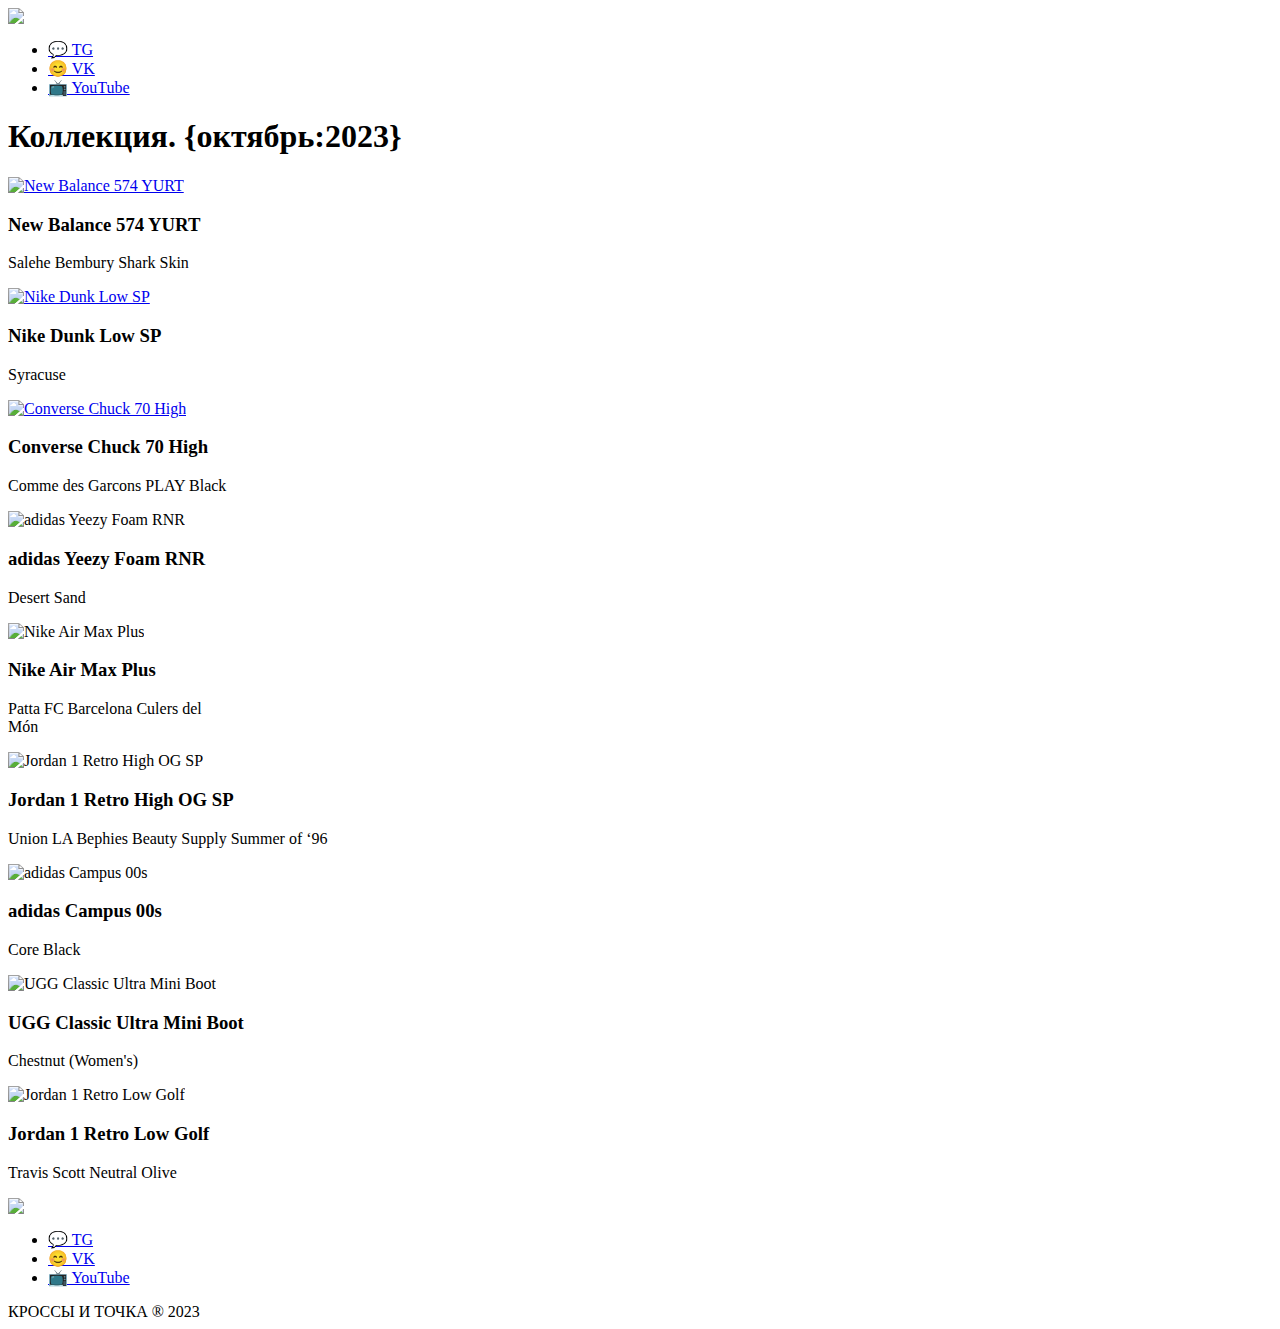
==== index.html @ 16d20304 "Add files via upload" ====
<html lang="ru">
  <head>
    <meta charset="UTF-8">
    <meta name="viewport" content="width=device-width, initial-scale=1.0">
    <title>Кроссы — и точка</title>
    <link rel="stylesheet" href="style.css"/>
    <meta name="viewport" content="width=device-width, initial-scale=1">
  </head>
  <body>
    <header class="header">
      <nav class="container container-header">
        <a href="index.html">
          <img src="img/logo.svg">
        </a>
        <ul class="link">
            <li class="mess tg"><a href="#">💬 TG</a></li>
            <li class="mess vk"><a href="#">😊 VK</a></li>
            <li class="mess youtube"><a href="#">📺 YouTube</a></li>
        </ul>        
      </nav>
    </header>
    <main class="main">
      <section class="container_main">
        <h1 class="title">Коллекция. {октябрь:2023}</h1>
      <div class="card-container">
        <div class="sneaker item1">
          <a href="newbalance.html"><img src="img/newbalance.png" alt="New Balance 574 YURT" class="container__image container__image6"></a>
          <h3 class="container__title">New Balance 574 YURT</h3>
          <p class="container__text">Salehe Bembury Shark Skin</p>
        </div>
        <div class="sneaker item2">
          <a href="nikedunk.html"><img src="img/image3nikedunk.png" alt="Nike Dunk Low SP" class="container__image"></a>
          <h3 class="container__title">Nike Dunk Low SP</h3>
          <p class="container__text">Syracuse</p>

        </div>
        <div class="sneaker item3">
          <a href="converse.html"><img src="img/imgconverse.png" alt="Converse Chuck 70 High" class="container__image"></a>
          <h3 class="container__title">Converse Chuck 70 High</h3>
          <p class="container__text">Comme des Garcons PLAY Black</p>
        </div>
        <div class="sneaker item4">
          <img alt="adidas Yeezy Foam RNR" src="img/adidasyeezy.png" class="container__image"/>
          <h3 class="container__title">adidas Yeezy Foam RNR</h3>
          <p class="container__text">Desert Sand</p>
        </div>
        <div class="sneaker item5">
          <img alt="Nike Air Max Plus" src="img/image3nikeairmaxplus.png" class="container__image"/>
          <h3 class="container__title">Nike Air Max Plus</h3>
          <p class="container__text">Patta FC Barcelona Culers del<br> Món</p>
        </div>
        <div class="sneaker item6">
          <img alt="Jordan 1 Retro High OG SP" src="img/image3jordan1retro.png" class="container__image container__image2"/>
          <h3 class="container__title">Jordan 1 Retro High OG SP</h3>
          <p class="container__text">Union LA Bephies Beauty Supply Summer of ‘96</p>
        </div>
        <div class="sneaker item7">
          <img alt="adidas Campus 00s" src="img/image3adidascampus.png" class="container__image container__image3"/>
          <h3 class="container__title">adidas Campus 00s</h3>
          <p class="container__text">Core Black</p>
        </div>
        <div class="sneaker item8">
          <img alt="UGG Classic Ultra Mini Boot" src="img/ugg.png" class="container__image container__image5"/>
          <h3 class="container__title container__titl5">UGG Classic Ultra Mini Boot</h3>
          <p class="container__text">Chestnut (Women's)</p>
        </div>
        <div class="sneaker item9">
          <img alt="Jordan 1 Retro Low Golf" src="img/image3jordan.svg" class="container__image" />
          <h3 class="container__title">Jordan 1 Retro Low Golf</h3>
          <p class="container__text">Travis Scott Neutral Olive</p>
        </div>
      </div>
      </section>
    </main>
    <footer class="footer">
      <div class="container">
        <nav class="footer_line">
          <img class="footer_logo2" src="img/logo2.svg"/>
          <ul class="link link2">
            <li class="nav_link1"><a href="#">💬 TG</a></li>
            <li class="nav_link1"><a href="#">😊 VK</a></li>
            <li class="nav_link1"><a href="#">📺 YouTube</a></li>
          </ul>
        </nav>
        <div class="footer_logo">КРОССЫ И ТОЧКА ® 2023</div>
      </div>
    </footer>
  </body>
</html>
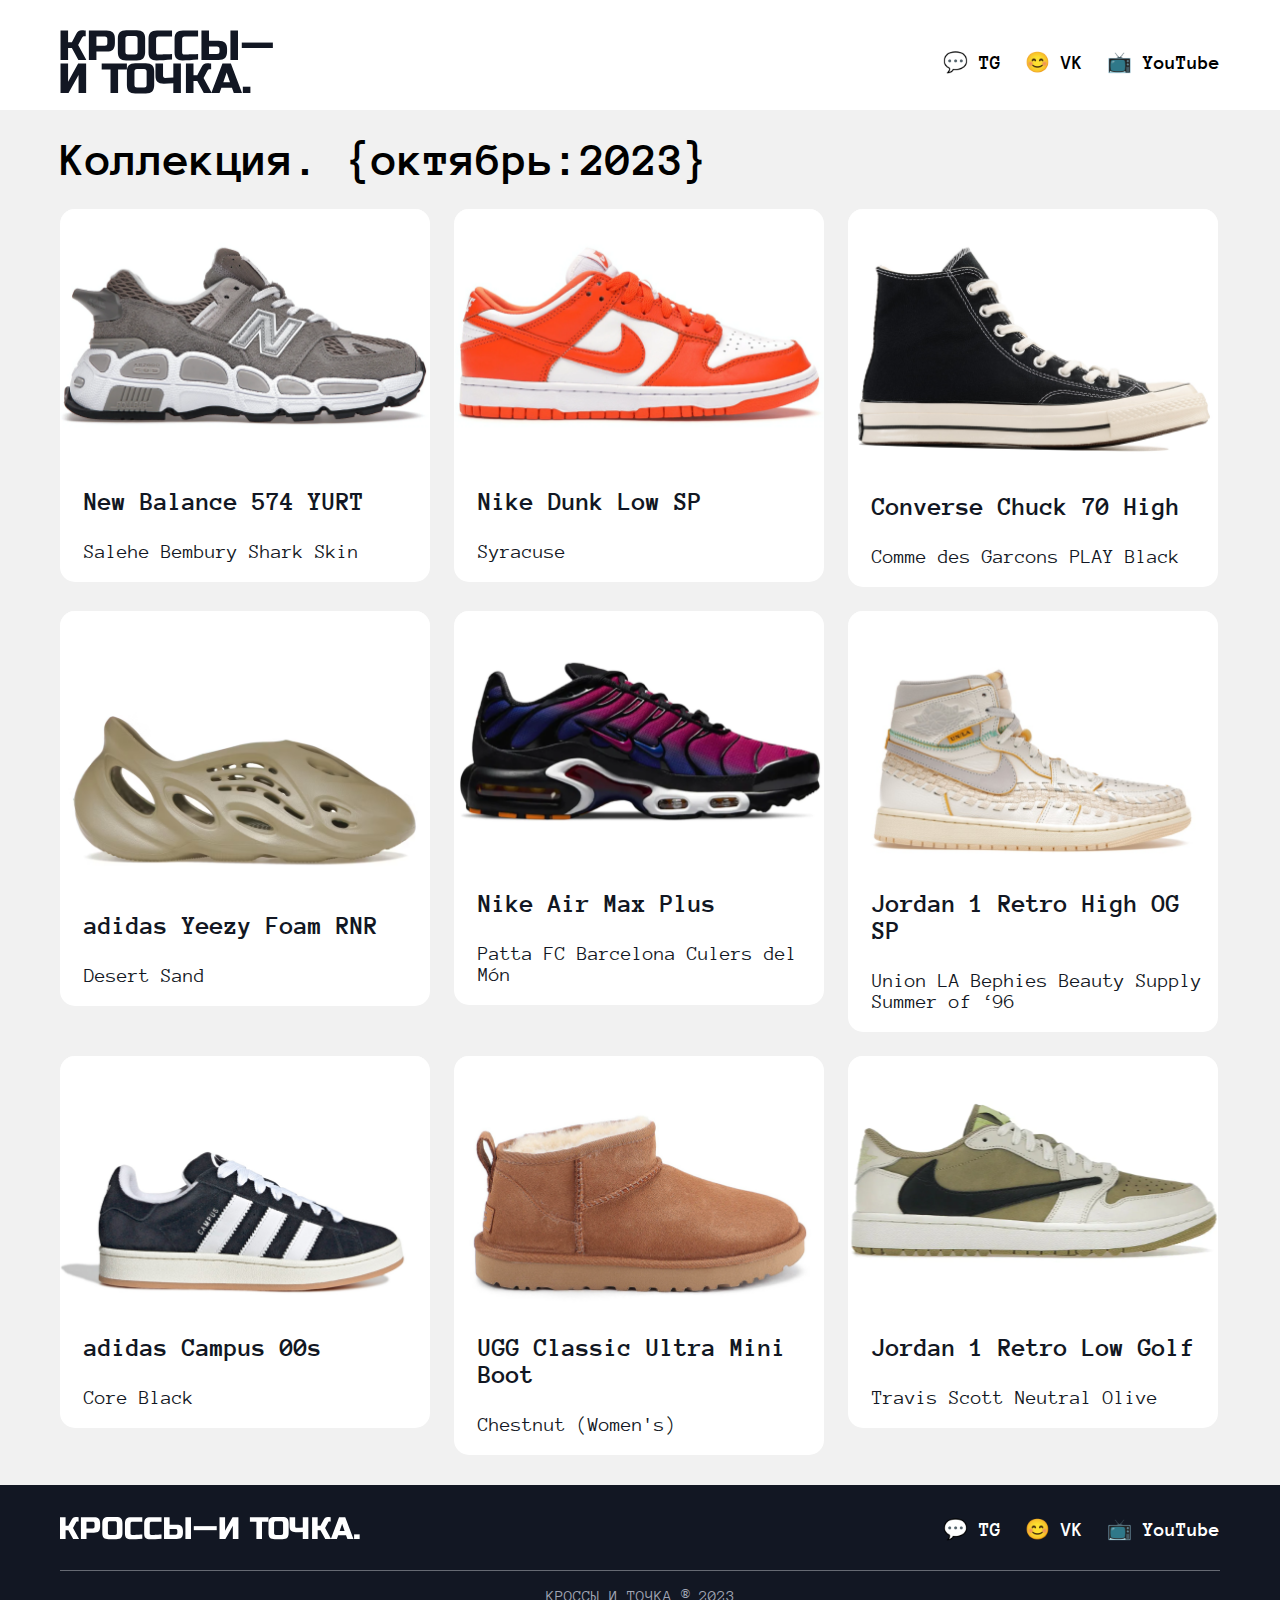
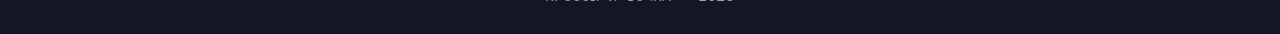
==== commit e406da25: "index.html" ====
--- a/index.html
+++ b/index.html
@@ -40,7 +40,7 @@
           <p class="container__text">Comme des Garcons PLAY Black</p>
         </div>
         <div class="sneaker item4">
-          <img alt="adidas Yeezy Foam RNR" src="img/adidasyeezy.png" class="container__image"/>
+          <img alt="adidas Yeezy Foam RNR" src="img/adidasyeezyFoamRNNRadidasyeezy.png" class="container__image"/>
           <h3 class="container__title">adidas Yeezy Foam RNR</h3>
           <p class="container__text">Desert Sand</p>
         </div>
@@ -86,4 +86,4 @@
       </div>
     </footer>
   </body>
-</html>+</html>
--- a/style.css
+++ b/style.css
@@ -0,0 +1,266 @@
+@font-face {
+    font-family: "Anonymous Pro";
+    src: url(fonts/AnonymousPro-Bold.ttf);
+    font-weight: 700;
+}
+@font-face {
+  font-family: "Anonymous Pro";
+  src: url(fonts/AnonymousPro-Regular.ttf);
+}
+html{
+  margin: 0;
+}
+h1 {
+  font-family: "Anonymous Pro", sans-serif;
+  font-size: 48px;
+  margin-top: 25px;
+  margin-bottom: 25px;
+}
+h2 {
+  font-family: "Anonymous Pro", sans-serif;
+	font-size: 48px;
+}
+h3{
+  color: var(--black, #121723);
+  font-family: Anonymous Pro;
+  font-size: 48px;
+  font-style: normal;
+  font-weight: 400;
+  line-height: 100%; /* 48px */
+}
+.container {
+  padding-top: 32px;
+	margin: 0 auto;
+  max-width: 1160px;
+  width: 100%;
+}
+.card-container{
+  display: flex;
+  flex-wrap: wrap;
+  gap: 24px;
+  align-items: flex-start;
+}
+.sneaker{
+  border-radius: 15px;
+  width: 370px;
+  background-color: white;
+}
+.sneaker2{
+  border-radius: 15px;
+  background-color: white;
+}
+.container-header{
+  padding: 30px 0 16px;
+  display: flex;
+  justify-content: space-between;
+  max-width: 1160px;
+  padding-right: 0px;
+}
+.container__text{
+  color: var(--black, #121723);
+  font-family: Anonymous Pro;
+  font-size: 20px;
+  font-style: normal;
+  font-weight: 400;
+  line-height: normal;
+  padding-left: 24px;
+}
+.container__title{
+  color: var(--black, #121723);
+  font-family: Anonymous Pro;
+  font-size: 26px;
+  font-style: normal;
+  font-weight: 700;
+  line-height: normal;
+  padding-left: 24px;
+}
+.container__description{
+  color: var(--black, #121723);
+  font-family: Anonymous Pro;
+  font-size: 20px;
+  font-style: normal;
+  font-weight: 400;
+  line-height: 28px; /* 140% */
+  width: 506px;
+}
+.container__texts{
+  padding-left: 48px;
+}
+p {
+  font-family: "Anonymous Pro", sans-serif;
+  font-size: 14px;
+}
+.logo{
+  width: 212.34px;
+  height: 63.24px;
+}
+.header{
+  background-color: white;
+}
+.link{
+  display: flex;
+  align-items:center;
+  justify-content: space-between;
+  text-decoration: none;
+  gap: 24px;
+  color: #000;
+  font-family: Anonymous Pro;
+  font-size: 20px;
+  font-style: normal;
+  font-weight: 700;
+  line-height: normal;
+  list-style-type: none;
+}
+.link a{
+  text-decoration: none;
+  color: inherit;
+}
+body{
+  background-color: #F1F1F1;
+  margin: 0;
+}
+.main{
+  margin: 0 auto;
+  width: 100%;
+  max-width: 1160px;
+  margin-bottom: 30px;
+}
+.logo2 img{
+  width: 300px;
+  flex-shrink: 0;
+  margin-top: 32px;
+  margin-left: 288px;
+}
+.logo3 img{
+  width: 184px;
+  height: 16px;
+  left: 830px;
+  align-items: center;
+}
+.item6{
+  padding-bottom: 0px;
+}
+.footer{
+  background-color: #121723;
+  padding-bottom: 30px;
+  width: 100%;
+}
+.footer_logo2{
+  color: white;
+  font-family: "Russo One", sans-serif;
+  font-weight: 400;
+  font-size: 31px;
+}
+.footer_line{
+  display: flex;
+  align-items: center;
+  justify-content: space-between;
+}
+.link2{
+  font-family: "Anonymous Pro", monospace;
+  color: white;
+  text-decoration: none;
+  font-size: 20px;
+  height: 0px;
+  margin-top: 0px;
+  margin-bottom: 0px;
+  padding-left: 0px;
+}
+.footer_logo{
+  color: #a1a6b4;
+  font-family: "Anonymous Pro", monospace;
+  text-align: center;
+  border-top: 1px solid #e6e8ec66;
+  margin-top: 30px;
+  padding-top: 16px;
+}
+.sneaker img{
+  width: 100%;
+}
+/* !!!!!!!!!!!!!!!!!!!!!!!!!!-ANIMATION-!!!!!!!!!!!!!!!!!!!!!!!!!! */
+.sneaker{
+  overflow: hidden;
+  position: relative;
+  font-family: Arial, Helvetica, sans-serif;
+  transition: all 300ms;
+}
+.sneaker:hover {
+  transform: translateY(-2px);
+  box-shadow: 0 14px 28px rgba(0, 0, 0, 0.25), 0 10px 10px rgba(0, 0, 0, 0.22);
+}
+.sneaker img {
+  object-fit: cover;
+}
+.sneaker.container__text {
+  font-size: 12px;
+  color: rgba(255, 255, 255, 0.9);
+  margin-bottom: 4px;
+}
+.sneaker.container__title {
+  font-size: 17px;
+  color: #fff;
+}
+.mess, .nav_link1{
+  overflow: hidden;
+  position: relative;
+  transition: all 300ms;
+}
+.mess:hover, .nav_link1:hover {
+  transform: translateY(-2px);
+}
+.mess li, .nav_link1 a{
+  object-fit: cover;
+}
+.mess li, .nav_link a{
+  margin-bottom: 4px;
+}
+
+/* !!!!!!!!!!!!!!!!!!!!!!!!!!-ANIMATION-!!!!!!!!!!!!!!!!!!!!!!!!!! */
+@media screen and (min-width: 375px) and (max-width: 768px){
+  .main{
+    max-width: 350px;
+    width: 100%;
+  }
+  .header{
+    display: flex;
+    max-width: 1024px;
+    flex-direction: column;
+    align-items: flex-start;
+  }
+  .container-header{
+    display: flex;
+    width: 375px;
+    flex-direction: column;
+    align-items: center;
+  }
+  .link{
+    display: flex;
+    align-items: flex-start;
+    padding: 0px;
+  }
+  .footer_line{
+    flex-direction: column;
+  }
+  .link2{
+    padding-top: 32px;
+    padding-bottom: 24px;
+  }
+  .card-container{
+    display: flex;
+    width: 100%;
+    align-items: flex-start;
+  }
+  h1{
+    font-size: 32px;
+  }
+  .sneaker{
+    max-width: 110%;
+  }
+  .footer_logo{
+    font-size: 16px;
+    padding-top: 24px;
+  }
+  .container_main{
+    width: 100%;
+  }
+}
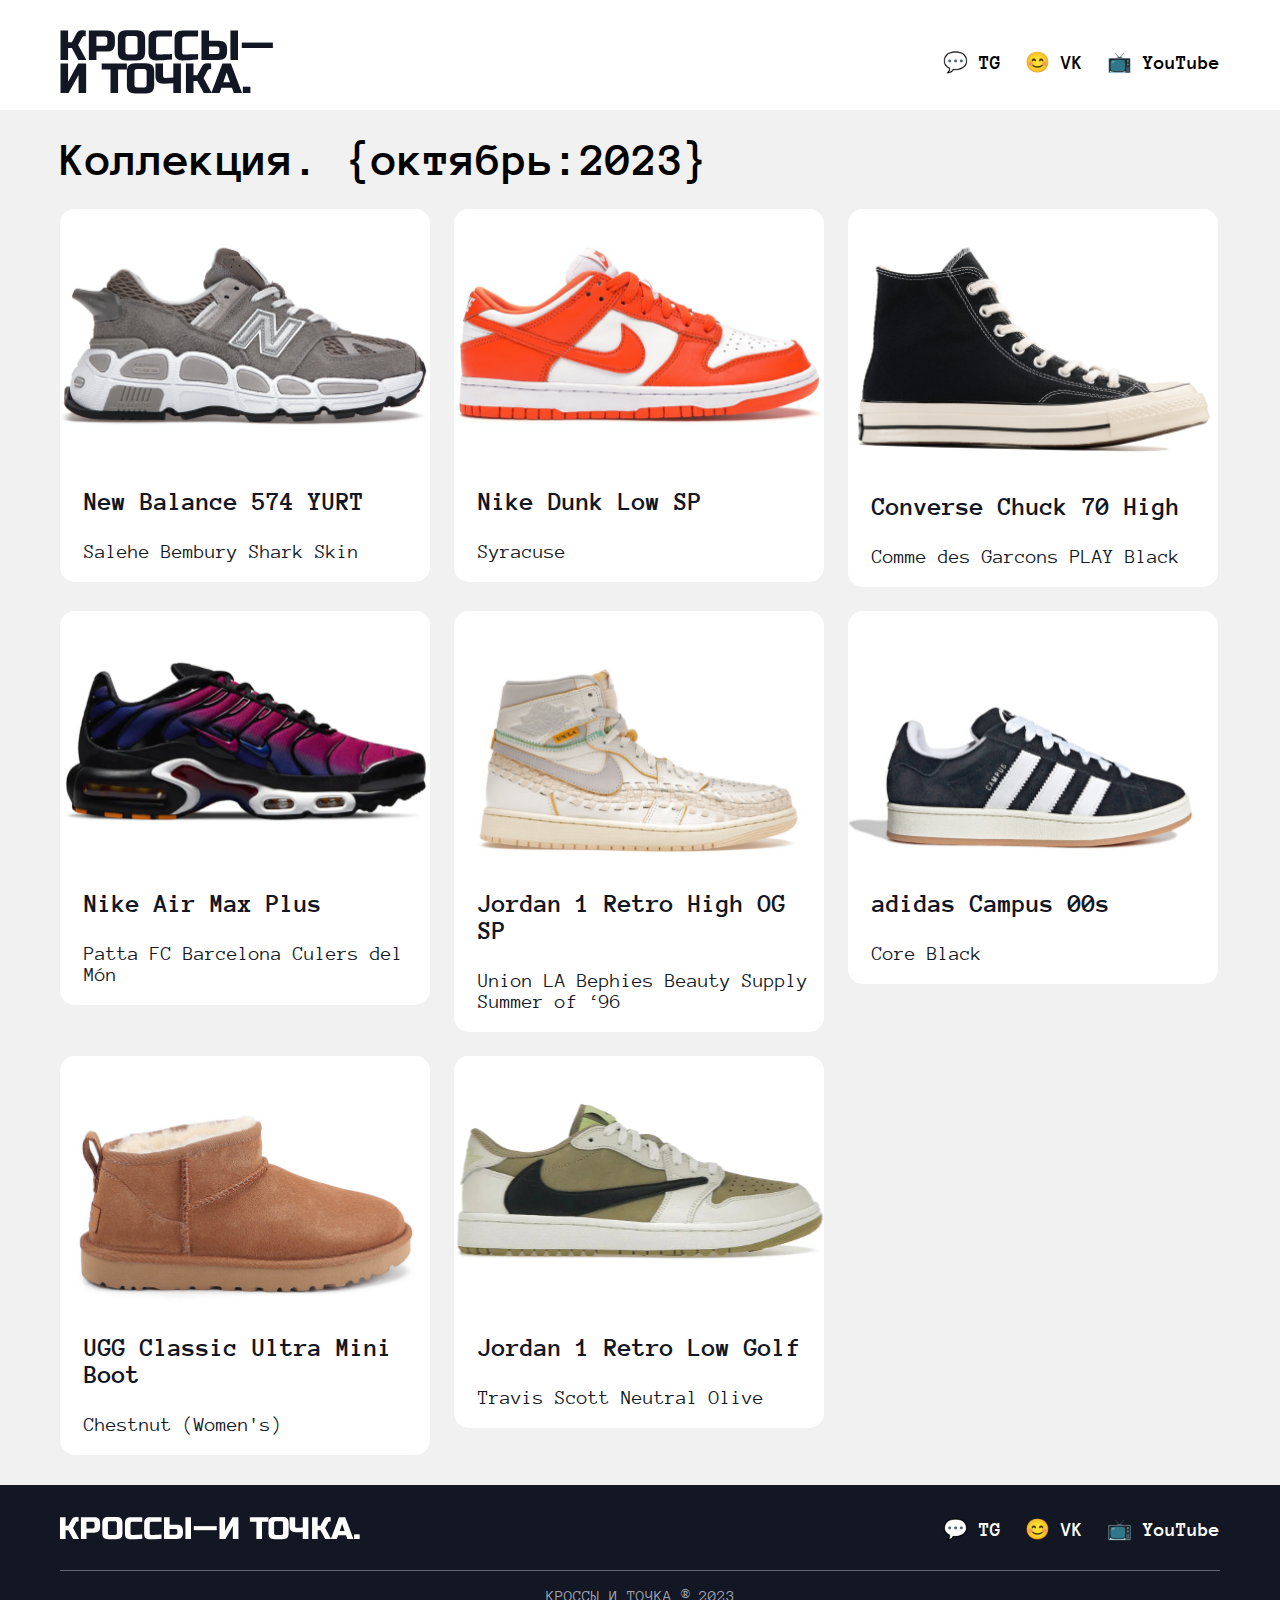
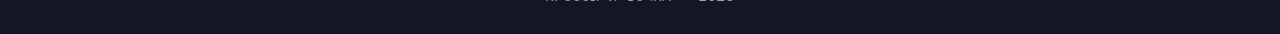
==== commit d3581755: "Update index.html" ====
--- a/index.html
+++ b/index.html
@@ -32,18 +32,13 @@
           <a href="nikedunk.html"><img src="img/image3nikedunk.png" alt="Nike Dunk Low SP" class="container__image"></a>
           <h3 class="container__title">Nike Dunk Low SP</h3>
           <p class="container__text">Syracuse</p>
-
         </div>
         <div class="sneaker item3">
           <a href="converse.html"><img src="img/imgconverse.png" alt="Converse Chuck 70 High" class="container__image"></a>
           <h3 class="container__title">Converse Chuck 70 High</h3>
           <p class="container__text">Comme des Garcons PLAY Black</p>
         </div>
-        <div class="sneaker item4">
-          <img alt="adidas Yeezy Foam RNR" src="img/adidasyeezyFoamRNNRadidasyeezy.png" class="container__image"/>
-          <h3 class="container__title">adidas Yeezy Foam RNR</h3>
-          <p class="container__text">Desert Sand</p>
-        </div>
+
         <div class="sneaker item5">
           <img alt="Nike Air Max Plus" src="img/image3nikeairmaxplus.png" class="container__image"/>
           <h3 class="container__title">Nike Air Max Plus</h3>
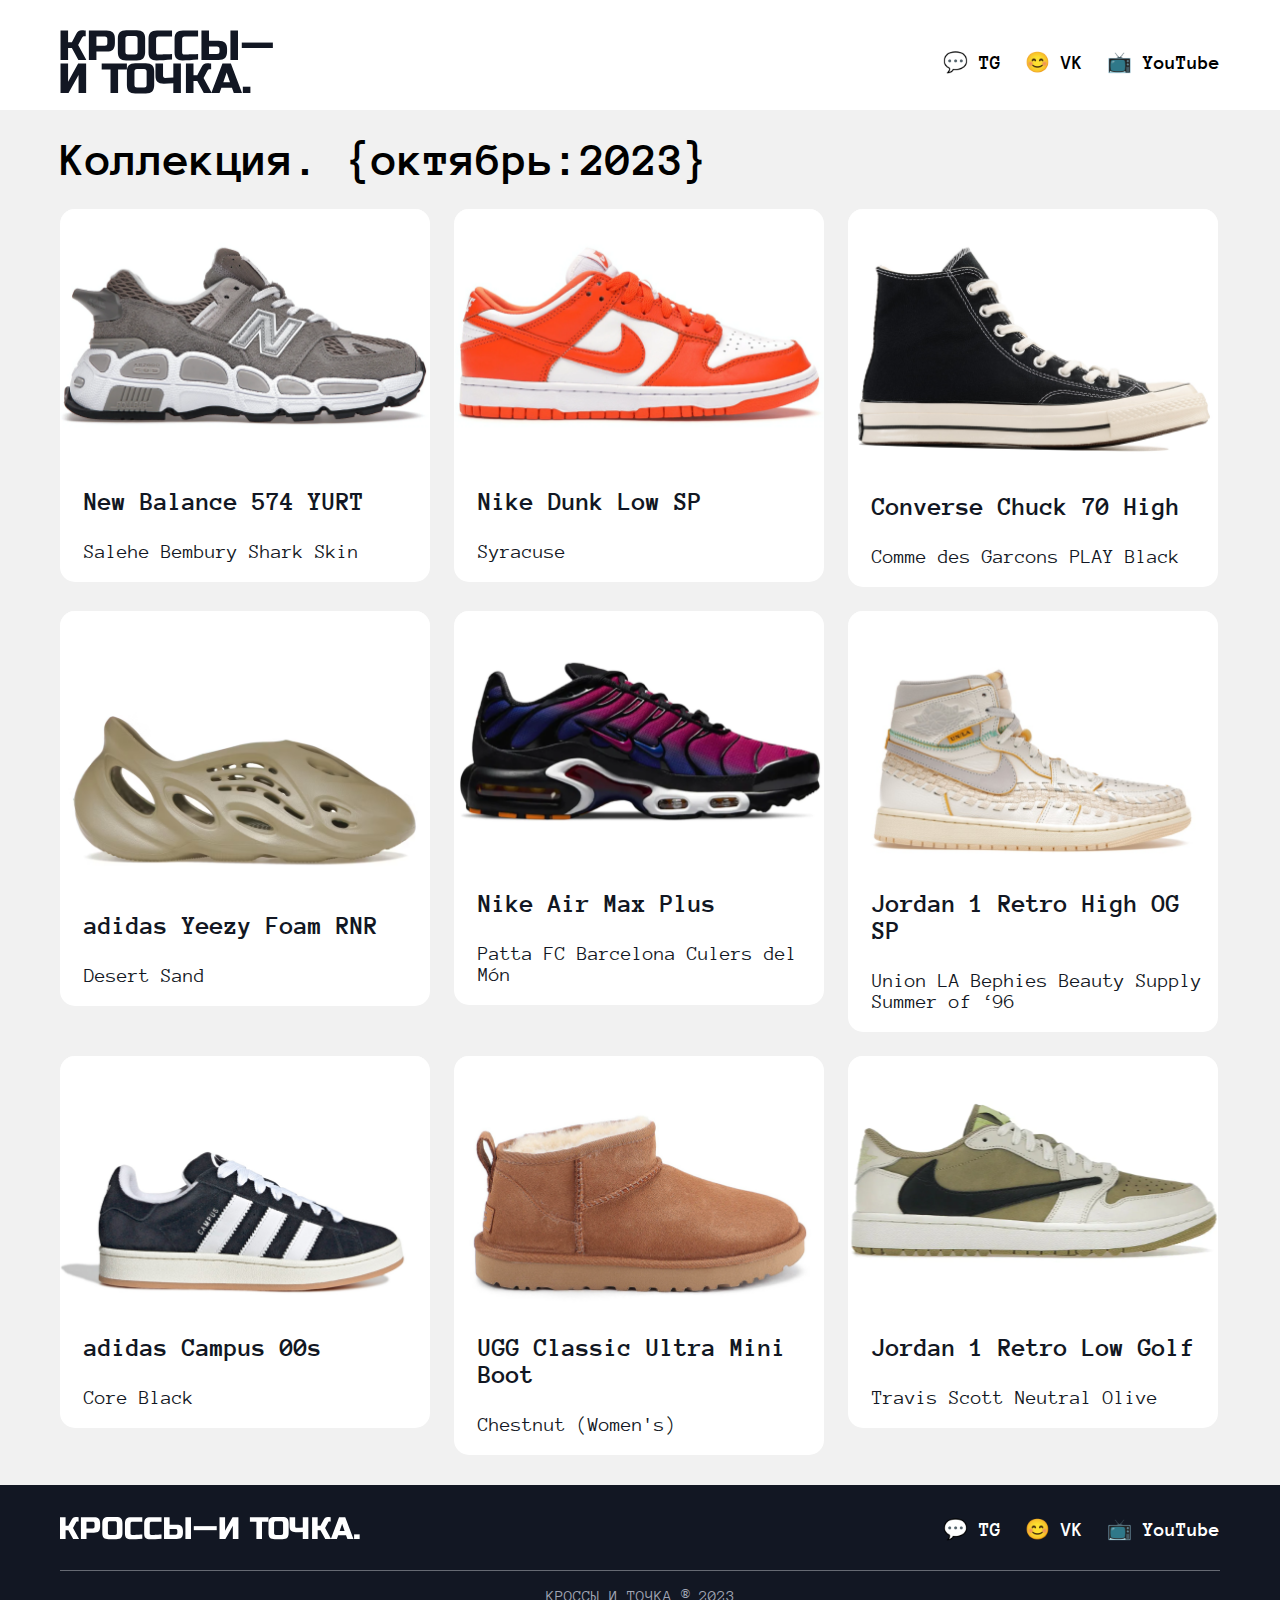
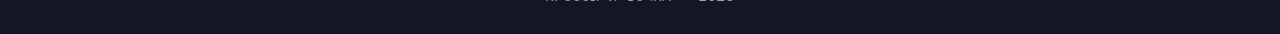
==== commit 553f723f: "index.html" ====
--- a/index.html
+++ b/index.html
@@ -38,7 +38,11 @@
           <h3 class="container__title">Converse Chuck 70 High</h3>
           <p class="container__text">Comme des Garcons PLAY Black</p>
         </div>
-
+        <div class="sneaker item4">
+          <img alt="adidas Yeezy Foam RNR" src="img/adidasyeezyFoamRNNRadidasyeezy.png" class="container__image"/>
+          <h3 class="container__title">adidas Yeezy Foam RNR</h3>
+          <p class="container__text">Desert Sand</p>
+        </div>
         <div class="sneaker item5">
           <img alt="Nike Air Max Plus" src="img/image3nikeairmaxplus.png" class="container__image"/>
           <h3 class="container__title">Nike Air Max Plus</h3>
